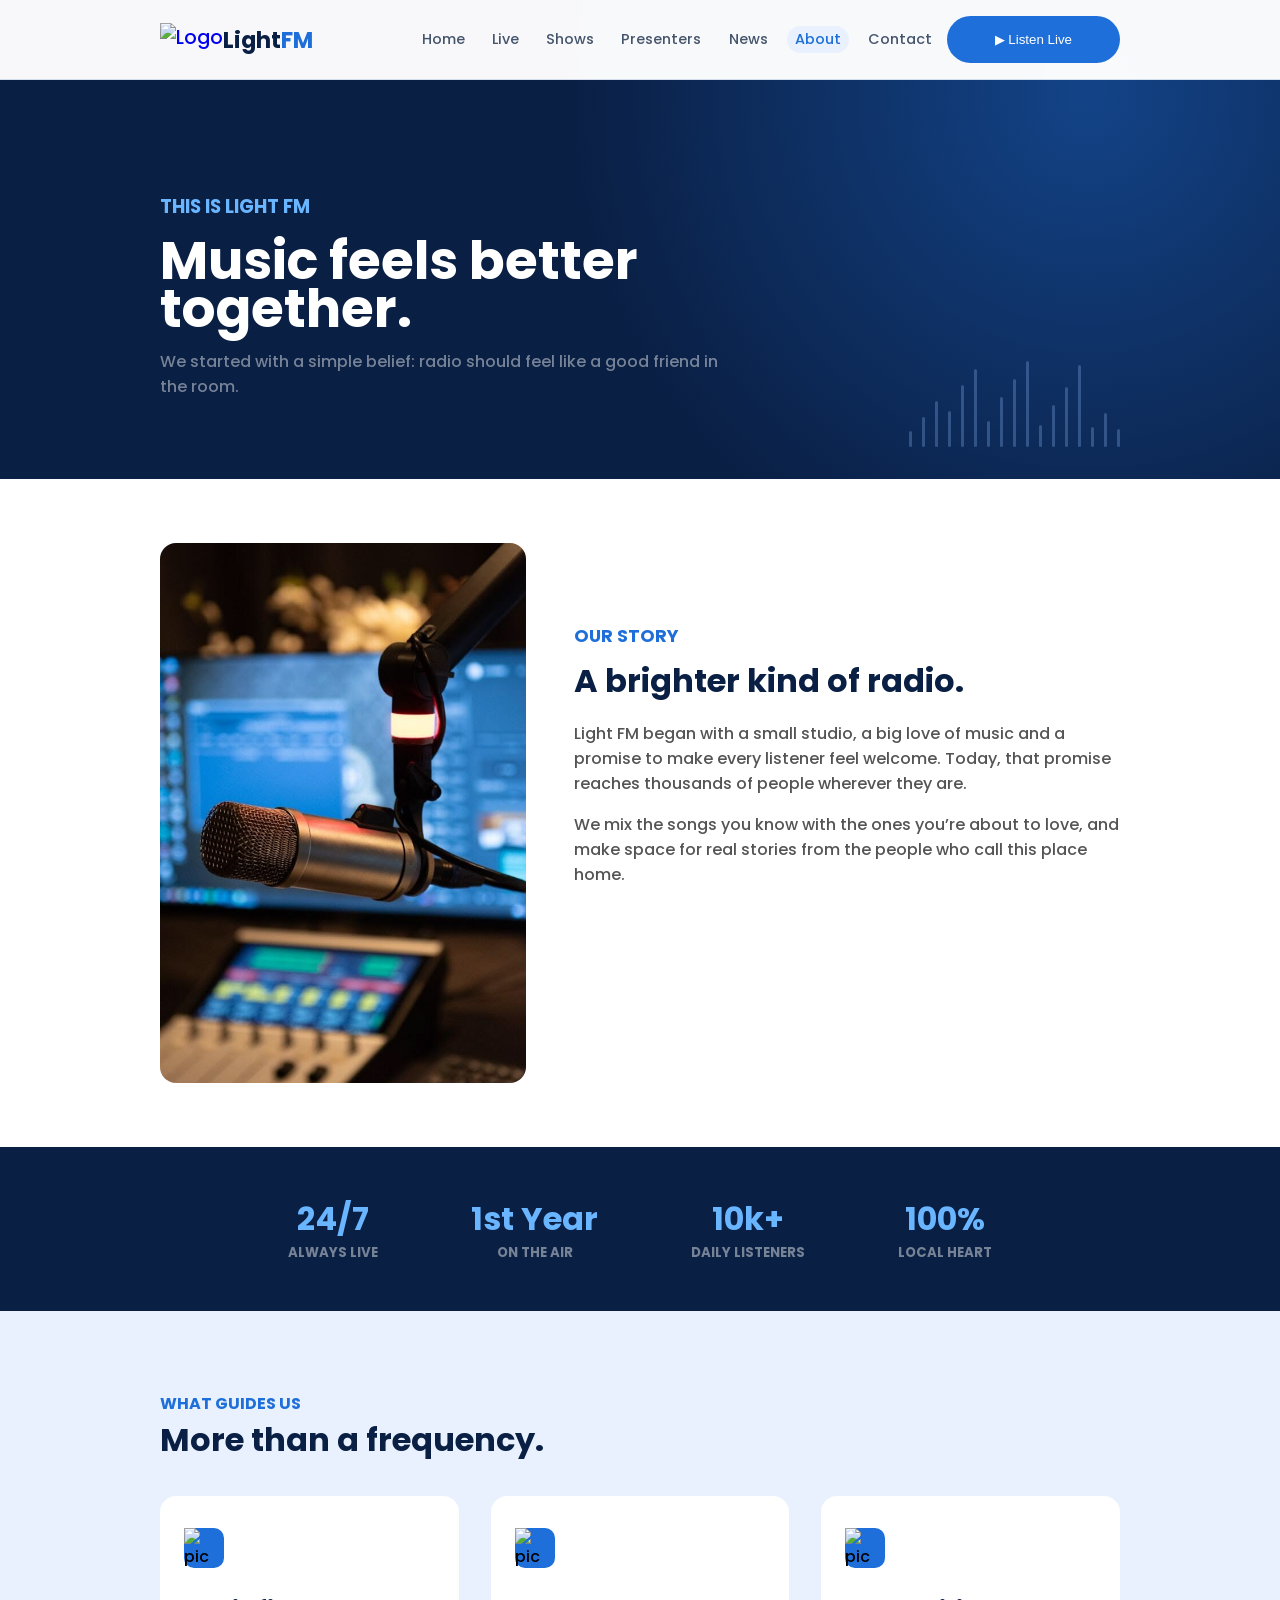
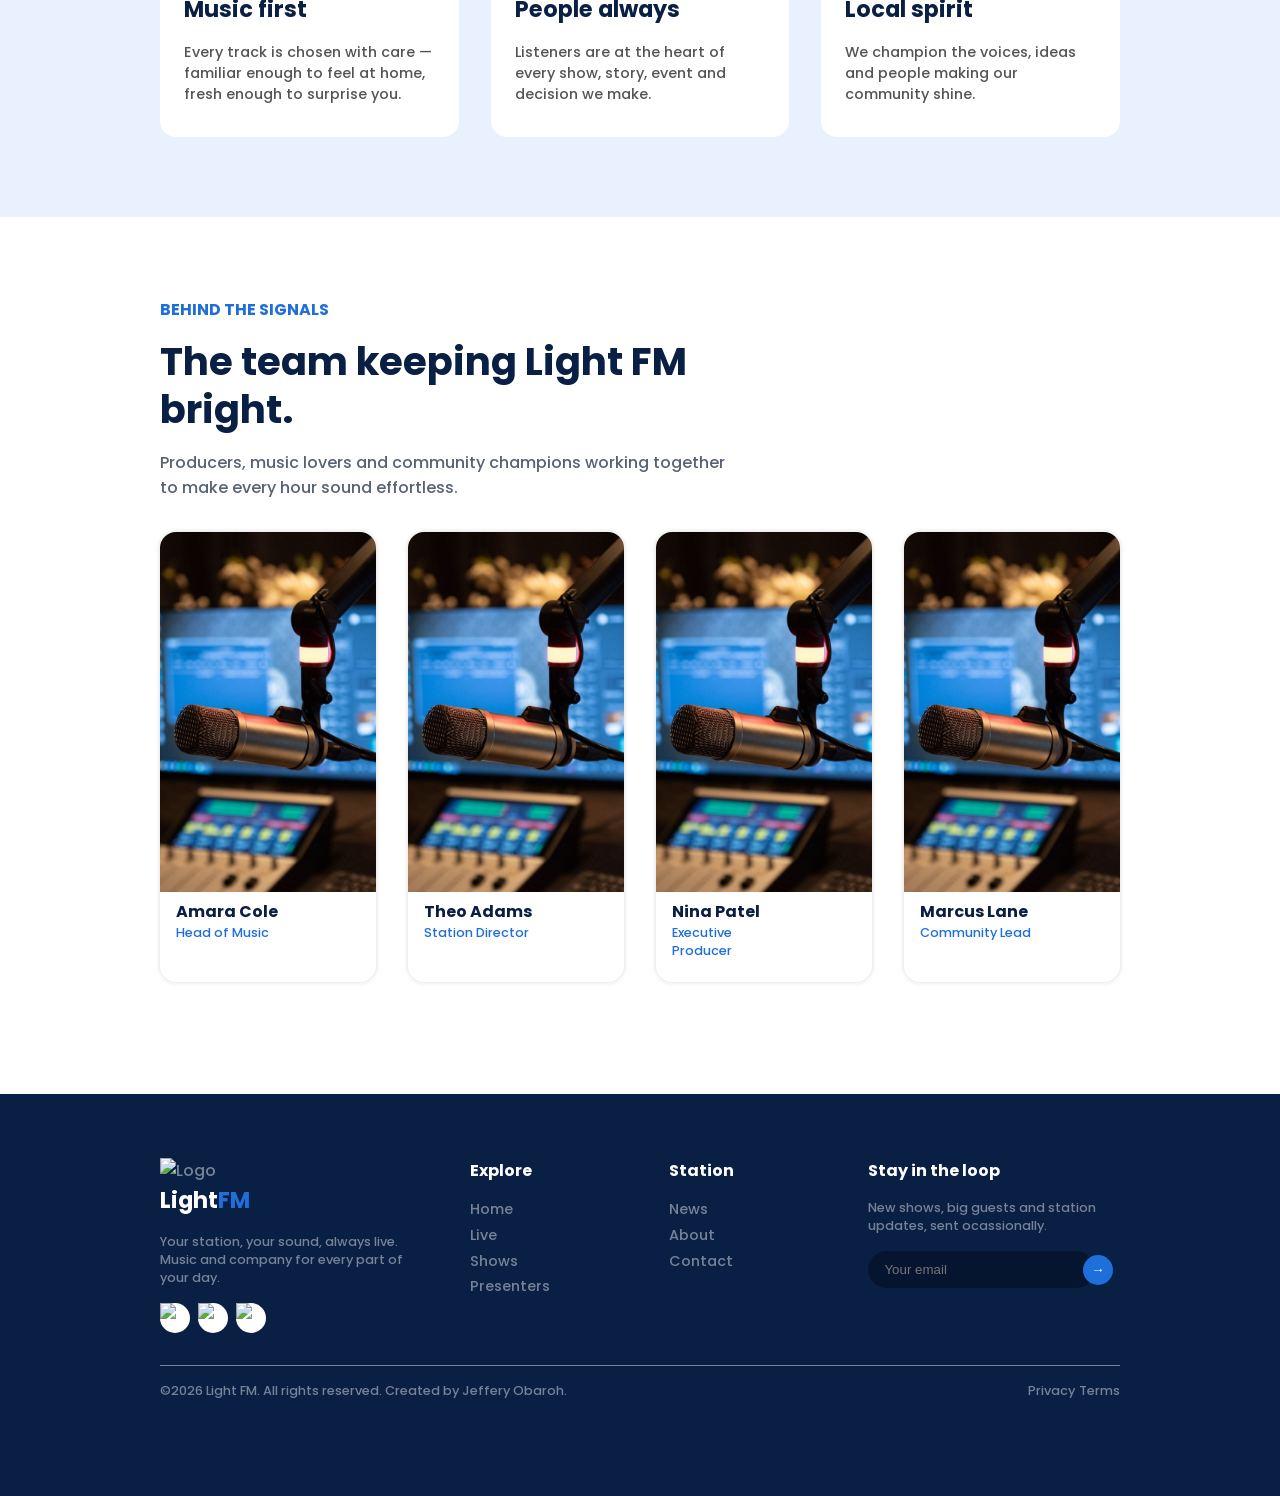
==== about.html @ 47401bc1 "3rd commit" ====
<!DOCTYPE html>
<html lang="en">
<head>
    <meta charset="UTF-8">
    <meta name="viewport" content="width=device-width, initial-scale=1.0">
    <title>Light FM | About</title>
    <link rel="stylesheet" href="./style.css">
    <link rel="stylesheet" href="./about.css">
</head>
<body>
    <header>
        <nav class="navBar genLayout">
            <div class="logo">
            <a href="index.html">
                <img src="" alt="Logo">

                <h3><span style="color: #0a1f44;">Light</span><span style="color: #1e6fd9;">FM</span></h3>
            </a>
        </div>

            <div class="innerNav">
                <a href="index.html">home</a>
                <a href="live.html">live</a>
                <a href="shows.html">shows</a>
                <a href="presenters.html">presenters</a>
                <a href="news.html">news</a>
                <a href="about.html">about</a>
                <a href="contact.html">contact</a>
            </div>

            <label for="toggle" class="hamburger">&#9776;</label>
                <input type="checkbox" id="toggle" />

            <button class="liveBtn">&#9654;  listen live</button>
        </nav> 
    </header>

    <main>
        <section class="aboutHeroSec genLayout">
            <div class="eqBars" aria-hidden="true">
                <span style="--h:16px"></span><span style="--h:30px"></span><span style="--h:46px"></span>
                <span style="--h:36px"></span><span style="--h:62px"></span><span style="--h:78px"></span>
                <span style="--h:26px"></span><span style="--h:50px"></span><span style="--h:68px"></span>
                <span style="--h:86px"></span><span style="--h:22px"></span><span style="--h:42px"></span>
                <span style="--h:60px"></span><span style="--h:82px"></span><span style="--h:20px"></span>
                <span style="--h:34px"></span><span style="--h:18px"></span>
            </div>

            <div class="aboutHero">
                <h3>THIS IS LIGHT FM</h3>
                <h1>Music feels better together.</h1>
                <p>We started with a simple belief: radio should feel like a good friend in the room.</p>
            </div>
         </section>

         <section class="ourStorySec genLayout">
            <div class="ourStory">
                <img src="./images/Media Internships in London _ The Intern Group.jpg" alt="pic">
                <div class="ourStoryWrapper">
                    <h5>OUR STORY</h5>
                    <h2>A brighter kind of radio.</h2>
                    <p>Light FM began with a small studio, a big love of music and a promise to make every listener feel welcome. Today, that promise reaches thousands of people wherever they are.</p>
                    <p>We mix the songs you know with the ones you’re about to love, and make space for real stories from the people who call this place home.</p>
                </div>
            </div>
         </section>

         <section class="statSec genLayout">
            <div class="lightStats">
                <h2>24/7</h2>
                <h5>ALWAYS LIVE</h5>
            </div>
            <div class="lightStats">
                <h2>1st Year</h2>
                <h5>ON THE AIR</h5>
            </div>
            <div class="lightStats">
                <h2>10k+</h2>
                <h5>DAILY LISTENERS</h5>
            </div>
            <div class="lightStats">
                <h2>100%</h2>
                <h5>LOCAL HEART</h5>
            </div>
         </section>

         <section class="valuesSec genLayout">
            <h4>WHAT GUIDES US</h4>
            <h2>More than a frequency.</h2>
            <div class="valuesWrapper">
                <div class="valuesCard">
                    <div class="iconCard">
                        <img src="" alt="pic">
                    </div>
                    <h3>Music first</h3>
                    <p>Every track is chosen with care — familiar enough to feel at home, fresh enough to surprise you.</p>
                </div>
                <div class="valuesCard">
                    <div class="iconCard">
                        <img src="" alt="pic">
                    </div>
                    <h3>People always</h3>
                    <p>Listeners are at the heart of every show, story, event and decision we make.</p>
                </div>
                <div class="valuesCard">
                    <div class="iconCard">
                        <img src="" alt="pic">
                    </div>
                    <h3>Local spirit</h3>
                    <p>We champion the voices, ideas and people making our community shine.</p>
                </div>
            </div>
         </section>

         <section class="backstageSec genLayout">
            <h4>BEHIND THE SIGNALS</h4>
            <h2>The team keeping Light FM bright.</h2>
            <p>Producers, music lovers and community champions working together to make every hour sound effortless.</p>

            <div class="teamWrapper">
                <div class="backTeam">
                    <img src="./images/Media Internships in London _ The Intern Group.jpg" alt="">
                    <h3>Amara Cole</h3>
                    <p>Head of Music</p>
                </div>
                <div class="backTeam">
                    <img src="./images/Media Internships in London _ The Intern Group.jpg" alt="">
                    <h3>Theo Adams</h3>
                    <p>Station Director</p>
                </div>
                <div class="backTeam">
                    <img src="./images/Media Internships in London _ The Intern Group.jpg" alt="">
                    <h3>Nina Patel</h3>
                    <p>Executive Producer</p>
                </div>
                <div class="backTeam">
                    <img src="./images/Media Internships in London _ The Intern Group.jpg" alt="">
                    <h3>Marcus Lane</h3>
                    <p>Community Lead</p>
                </div>
            </div>
         </section>
    </main>

    <footer class="footerSec genLayout">
            <div class="footerWrapper">
                <div class="logoSec">
                    <div class="logo">
                        <img src="" alt="Logo">
                        <h3 style="font-size: 1.4rem;"><span style="color: white;">Light</span><span style="color: #1e6fd9;">FM</span></h3>
                    </div>

                    <div class="logoText">
                        <p>Your station, your sound, always live. Music and company for every part of your day.</p>
                    </div>
                    <div class="socials">
                        <div class="mediaPlfm">
                            <img src="" alt="ic">
                        </div>
                        <div class="mediaPlfm">
                            <img src="" alt="ic">
                        </div>
                        <div class="mediaPlfm">
                            <img src="" alt="ic">
                        </div>
                    </div>
                </div>
                <div class="exploreSec">
                    <h3>Explore</h3>
                    <div class="anchorTags">
                        <a href="">home</a>
                        <a href="">live</a>
                        <a href="">shows</a>
                        <a href="">presenters</a>
                    </div>
                </div>
                <div class="exploreSec">
                    <h3>Station</h3>
                    <div class="anchorTags">
                        <a href="">news</a>
                        <a href="">about</a>
                        <a href="">contact</a>
                    </div>
                </div>
                <div class="loopSec">
                    <h3>Stay in the loop</h3>
                    <p>New shows, big guests and station updates, sent ocassionally.</p>
                    <div class="regSec">
                        <input type="email" placeholder="Your email">
                        <div class="regBtn">
                            <button>&rarr;</button>
                        </div>
                    </div>
                </div>
            </div>

            <div class="rightsSec">
                <p>&#169;2026 Light FM. All rights reserved. Created by Jeffery Obaroh.</p>
                <a href="">privacy</a>
                <a href="">terms</a>
            </div>
        </footer>

        <script src="app.js"></script>
</body>
</html>
---- style.css ----
@import url('https://fonts.googleapis.com/css2?family=Poppins:ital,wght@0,100;0,200;0,300;0,400;0,500;0,600;0,700;0,800;0,900;1,100;1,200;1,300;1,400;1,500;1,600;1,700;1,800;1,900&display=swap');

* {
    margin: 0;
    padding: 0;
    box-sizing: border-box;
}

.genLayout {
    padding: 0 10rem 0;
    font-family: "Poppins", sans-serif;
  font-weight: 500;
  font-style: normal;
}

.navBar {
    display: flex;
    flex-direction: row;
    justify-content: space-between;
    align-items: center;
    padding-block: 1rem;
    font-size: 1.2rem;
    position: fixed;
    background-color: rgba(255, 255, 255, 0.973);
    opacity: 2;
    width: 100%;
    z-index: 100;
    border-bottom: 1px solid #547fb83a;;
}

.hamburger, #toggle {
    display: none;
}

.logo a {
    display: flex;
    flex-direction: row;
    text-decoration: none;
}

.innerNav {
    display: inline-grid;
    grid-template-columns: repeat(7, 1fr);
    gap: .7rem;
    grid-row: auto;
    align-content: start;
    justify-items: start;
    width: 45%;
}

.innerNav > a {
    text-decoration: none;
    text-transform: capitalize;
    color: #45556c;
    font-size: .9rem;
    padding: .2rem .5rem;
}

.innerNav > a:hover {
    color: #1e6fd9;
    cursor: pointer;
    /* background-color: #e8f1fd;
    padding: 0.3rem .7rem;
    border-radius: 999px; */
}

.innerNav a.active {
    color: #1e6fd9;
    cursor: pointer;
    background-color: #e8f1fd;
    border-radius: 999px;
}

.liveBtn {
    background-color: #1e6fd9;
    color: white;
    border: none;
    padding: 1rem 3rem;
    border-radius: 999px;
    cursor: pointer;
    text-transform: capitalize;
}

.heroSection {
    padding-top: 12rem;
    padding-bottom: 10rem;
    position: relative;
    overflow: hidden;
    background-color: #0a1f44;
    background-image: radial-gradient(circle at 85% 20%, rgba(30, 111, 217, 0.45) 0%, rgba(10, 31, 68, 0) 45%);
}

.introSec {
    display: flex;
    flex-direction: row;
    align-items: center;
    gap: .7rem;
    background-color: #afb4bd1c;
    opacity: 9;
    width: 250px;
    border: .2px solid #e8f1fd34;
    height: 2.2rem;
    padding-left: 1.5rem;
    border-radius: 999px;
    color: #e8f1fd;
    position: relative;
    font-size: .8rem;
}

.introSec > first-child {
    position: absolute;
}

.heroText {
    margin-top: 2rem;
    text-transform: capitalize;
    color: white;
    font-size: 2.2rem;
    font-weight: 600;
    width: 100%;
    line-height: 1;
}

.liveText {
    color: #69b5ff;
}

.heroContent > p {
    color: #e8f1fd7c;
    margin-top: 2rem;
    width: 80%;
    line-height: 1.5;
    font-size: 1rem;
}

.heroSection {
    display: flex;
    flex-direction: row;
    justify-content: space-between;
}

.div1 {
    width: 350px;
    height: 350px;
    border: 1px solid #e8f1fd2c;
    border-radius: 100%;
    position: absolute;
    margin-left: -30rem;
    z-index: 1;
}
.div2 {
    width: 300px;
    height: 300px;
    border: 1px solid #e8f1fd2c;
    border-radius: 100%;
    position: absolute;
    margin-left: -28rem;
    margin-top: 2rem;
    z-index: 1;
}

.div3 {
    border: 8px solid #e8f1fd2c;
    width: 400px;
    height: 400px;
    border-radius: 100%;
    margin-left: -25rem;
    margin-top: 1rem;
    position: absolute;
    z-index: 10;
}

.div3 > img {
    width: 100%;
    height: 100%;
    border-radius: 100%;
    object-fit: cover;
}

.showSection {
    background-color: #f8fbff;
    padding-top: 3rem;
    padding-bottom: 6rem;
    color: black;
}

.onAirSec > h1 {
    font-size: 2.5rem;
    color: #0a1f44;
    font-weight: 700;
}

.onAirSec h4 {
    color: #1e6fd9;
}

.schedule {
    color: black;
    display: flex;
    flex-direction: row;
    justify-content: space-between;
}

.schedule p {
    color: rgba(0, 0, 0, 0.671);
    font-weight: 400;
    width: 60%;
}

.airText {
    color: rgba(0, 0, 0, 0.671);
    font-weight: 400;
    width: 60%;
}

.scheduleBtn button {
    background-color: transparent;
    color: #1e6fd9;
    border: 1px solid #1e6fd9;
    padding: 0.5rem 1rem;
    border-radius: 999px;
}

.showList {
    margin-top: 2rem;
    background-color: white;
    border-radius: 1rem;
    box-shadow: 0px 0px 6px 0px rgb(197, 194, 194);
}

.listCard {
    display: flex;
    flex-direction: row;
    justify-content: space-between;
    align-items: start;
    padding: 1rem 0;
    border-bottom: 1px solid #e8f1fd83;
}

.showInfo {
    width: 70%;
}

.showInfo p {
    color: rgba(0, 0, 0, 0.425);
    font-weight: 400;
}

.time {
    color: #1e6fd9;
    font-weight: 600;
    padding-left: 2rem;
}

.lineUp {
    color: rgba(0, 0, 0, 0.425);
    font-weight: 400;
    margin-top: 0.5rem;
    padding-right: 2rem;
}

.listCard1{
    background-color: #e8f1fd;
    display: flex;
    flex-direction: row;
    justify-content: space-between;
    padding-block: 1rem;
    padding-right: 2rem;
    border-left: 4px solid #1e6fd9;
    overflow: hidden;
    border-radius: 1rem 1rem 0 0;
}

.listCard1 > .showInfo {
    width: 73%;
}

.listCard1 > .lineUp {
    background-color: #fef2f2;
    border-radius: 999px;
    padding: 0.2rem 1rem;
    width: fit-content;
    height: 1.5rem;
    font-size: 0.8rem;
    color: #e7000b;
    font-weight: 600;
}

.voicesSec {
    background-color: white;
    padding-top: 3rem;
    padding-bottom: 6rem;
}

.presenterWrapper {
    display: flex;
    flex-direction: row;
    justify-content: space-between;
    gap: 1rem;
    margin-top: 2rem;
}

.presenterCard {
    width: 250px;
    height: 300px;
    border-radius: 1rem;
    box-shadow: 0px 0px 6px 0px rgb(197, 194, 194);
    overflow: hidden;
}

.presenterCard > img {
    width: 100%;
    height: 100%;
    object-fit: cover;
}

.presenterName {
    color: white;
    font-weight: 600;
    position: absolute;
    z-index: 10;
    margin-top: -4rem;
    padding-left: 1rem;
}

.showTitle{
    color: white;
    font-weight: 400;
    font-size: 0.8rem;
    position: absolute;
    z-index: 10;
    margin-top: -2.5rem;
    padding-left: 1rem;
}

.lightfmSec {
    background-color: #f8fbff;
    padding-top: 3rem;
    padding-bottom: 6rem;
}

.musicSec {
    display: flex;
    flex-direction: row;
    justify-content: space-between;
    align-items: center;
}

.musicSec h1 {
    font-size: 2.5rem;
    color: #0a1f44;
    font-weight: 700;
}

.onAirWrapper {
    display: flex;
    flex-direction: row;
    justify-content: space-between;
    gap: 1rem;
    margin-top: 2rem;
}

.onAirCard {
    height: 380px;
    border-radius: 1rem;
    background-color: white;
}

.onAirCard > img {
    width: 100%;
    height: 50%;
    object-fit: cover;
    border-radius: 1rem 1rem 0 0;
}

.onAirSec a {
    text-decoration: none;
    color: #1e6fd9;
    font-weight: 600;
    font-size: .8rem;
    padding-left: 1rem;
}

.onAirSec h5 {
    color: #1e6fd9;
    font-weight: 600;
    font-size: .8rem;
    padding-left: 1rem;
}

.onAirSec h3 {
    color: black;
    font-weight: 600;
    font-size: 1rem;
    padding-left: 1rem;
    padding-top: 0.5rem;
}

.onAirSec p {
    color: rgba(0, 0, 0, 0.425);
    font-weight: 400;
    font-size: .8rem;
    padding-left: 1rem;
    padding-top: 0.5rem;
    padding-bottom: 1rem;
}

.requestSec {
    background-color: #1e6fd9;
    color: white;
    padding-block: 2rem;
}

.requestWrapper {
    display: flex;
    flex-direction: row;
    justify-content: space-between;
    align-items: center;
    gap: 1rem;
}

.requestText {
    width: 80%;
}

.requestText h1 {
    font-size: 1.4rem;
}

.requestText p {
    font-size: .8rem;
}

.iconDiv {
    height: 7vh;
    width: 4.4%;
    border-radius: 10px;
    background-color: #3283ee;
    padding: .8rem;
}

.requestBtn button {
    background-color: white;
    color: #1e6fd9;
    border: none;
    border-radius: 999px;
    padding: .5rem 1rem;
    box-shadow: 0px 0px 6px 0px black;
    overflow: hidden;
}

.footerSec {
    background-color: #0a1f44;
    color: rgba(255, 255, 255, 0.445);
    padding-block: 4rem 6rem;
}

.footerWrapper {
    display: flex;
    flex-direction: row;
    justify-content: space-between;
    gap: 1rem;
    border-bottom: 1px solid;
    padding-bottom: 2rem;
}

.logoSec {
    width: 35%;
}
.logoText {
    padding-top: 1rem;
    font-size: .8rem;
    width: 90%;
}

.socials {
    display: flex;
    flex-direction: row;
    gap: .5rem;
    padding-top: 1rem;
}

.mediaPlfm {
    background-color: white;
    border-radius: 100%;
    width: 30px;
    height: 30px;
}

.exploreSec h3 {
    color: white;
    font-size: 1rem;
}

.exploreSec {
    width: 210px;
}

.anchorTags {
    display: flex;
    flex-direction: column;
    gap: .3rem;
    padding-top: 1rem;
}

.anchorTags a {
    text-decoration: none;
    text-transform: capitalize;
    color: rgba(255, 255, 255, 0.445);
    font-size: .9rem;
}

.exploreSec p {
    font-size: .8rem;
}

.loopSec h3 {
    color: white;
    font-size: 1rem;
    padding-bottom: 1rem;
}

.loopSec {
    width: 30%;
}

.loopSec p {
    font-size: .8rem;
    padding-bottom: 1rem;
}

.regSec input {
    padding: .7rem 1rem;
    border: none;
    border-radius: 999px;
    width: 90%;
    background-color: #04132cd0;
    outline: none;
    color: rgba(255, 255, 255, 0.445);
}

.regBtn button {
    background-color: #1e6fd9;
    color: white;
    border: none;
    width: 30px;
    height: 30px;
    border-radius: 100%;
    position: absolute;
    margin-top: -2.1rem;
    margin-left: 13.4rem;
}

.rightsSec {
    display: flex;
    flex-direction: row;
    justify-content: space-between;
    font-size: .8rem;
}

.rightsSec p {
    width: 90%;
    padding-top: 1rem;
}

.rightsSec a {
    color: rgba(255, 255, 255, 0.445);
    text-decoration: none;
    text-transform: capitalize;
    padding-top: 1rem;
}

/* ---------- TABLET: up to 1024px ---------- */
@media (max-width: 1024px) {
 
    .genLayout {
        padding-inline: 2rem;
    }
 
    /* NAV */
    .navBar {
        align-items: center;
        padding-block: 1rem;
    }
 
    .innerNav {
        gap: .6rem;
    }
 
    .innerNav > a {
        font-size: .9rem;
    }
 
    .liveBtn {
        padding: .5rem 1.8rem;
    }
 
    /* HERO */
    .heroSection {
        align-items: center;
        gap: 2rem;
        padding-top: 8rem;
        padding-bottom: 4rem;
        overflow: hidden;
    }
 
    .heroContent {
        flex: 1;
    }
 
    .heroText h1 {
        font-size: 3.2rem;
    }
 
    .heroContent > p {
        width: 100%;
        font-size: 1.1rem;
    }
 
    /* rings behind the hero image: rebuilt so they follow the image */
    .heroImg {
        position: relative;
        width: 280px;
        height: 280px;
        flex-shrink: 0;
    }
 
    .div1,
    .div2 {
        width: auto;
        height: auto;
        margin: 0;
    }
 
    .div1 { inset: -45px; }
    .div2 { inset: -22px; }
 
    .div3 {
        position: relative;
        width: 100%;
        height: 100%;
        margin: 0;
    }
 
    /* SECTIONS: tighter vertical spacing */
    .showSection,
    .voicesSec,
    .lightfmSec {
        padding-top: 3rem;
        padding-bottom: 4rem;
    }
 
    .onAirSec > h1,
    .musicSec h1 {
        font-size: 2rem;
    }
 
    .schedule p,
    .airText {
        width: 65%;
    }
 
    /* PRESENTERS: 4 across */
    .presenterWrapper {
        display: grid;
        grid-template-columns: repeat(4, 1fr);
        gap: 1rem;
    }
 
    .presenterCard {
        width: 100%;
        height: 260px;
    }
 
    /* ARTICLES: 2 across */
    .onAirWrapper {
        display: grid;
        grid-template-columns: repeat(3, 1fr);
        gap: 1rem;
    }
 
    .onAirCard {
        height: auto;
        box-shadow: 0px 0px 6px 0px rgb(197, 194, 194);
    }
 
    .onAirCard > img {
        height: 190px;
    }
 
    /* REQUEST BANNER */
    .iconDiv {
        width: 3rem;
        height: 3rem;
        flex-shrink: 0;
    }
 
    .requestText {
        width: auto;
        flex: 1;
    }
 
    /* FOOTER */
    .footerSec {
        padding-block: 3rem 3rem;
    }
 
    .footerWrapper {
        display: grid;
        grid-template-columns: 1fr 1fr;
        gap: 2rem;
    }
 
    .logoSec,
    .loopSec {
        width: 100%;
        grid-column: 1 / -1;
    }
 
    .exploreSec {
        width: 100%;
    }
 
    .regSec {
        position: relative;
        max-width: 420px;
    }
 
    .regSec input {
        width: 100%;
    }
 
    .regBtn button {
        top: 50%;
        right: .5rem;
        margin: 0;
        transform: translateY(-50%);
    }
}
 
 
/* ---------- HAMBURGER MENU: up to 900px ---------- */
@media (max-width: 900px) {
 
    .hamburger {
        display: block;
        order: 3;
        font-size: 1.8rem;
        line-height: 1;
        color: #0a1f44;
        cursor: pointer;
        user-select: none;
    }
 
    .logo {
        order: 1;
        align-items: center;
    }
 
    .liveBtn {
        order: 2;
        margin-left: auto;
        margin-right: 1rem;
    }
 
    /* dropdown panel */
    .innerNav {
        display: none;
        position: absolute;
        top: 100%;
        left: 0;
        width: 100%;
        flex-direction: column;
        gap: .4rem;
        padding: 1rem 2rem 1.5rem;
        background-color: white;
        box-shadow: 0 8px 12px -6px rgba(10, 31, 68, 0.2);
    }
 
    .innerNav > a {
        font-size: 1rem;
        padding: .6rem .4rem;
    }
 
    .innerNav > a:hover {
        padding: .6rem .4rem;
    }
 
    /* open when the checkbox is ticked */
    .navBar:has(#toggle:checked) .innerNav {
        display: flex;
    }
}
 
 
/* ---------- MOBILE: up to 600px ---------- */
@media (max-width: 600px) {
 
    .genLayout {
        padding-inline: 1.25rem;
    }
 
    /* NAV */
    .innerNav {
        padding-inline: 1.25rem;
    }
 
    .liveBtn {
        padding: .45rem 1.1rem;
        font-size: .8rem;
    }
 
    /* HERO: stacked, image below text */
    .heroSection {
        flex-direction: column;
        align-items: flex-start;
        gap: 3.5rem;
        padding-top: 7rem;
        padding-bottom: 4rem;
    }
 
    .heroContent {
        width: 100%;
    }
 
    .heroText {
        margin-top: 1.5rem;
    }
 
    .heroText h1 {
        font-size: 2.6rem;
    }
 
    .heroContent > p {
        margin-top: 1.25rem;
        font-size: 1rem;
    }
 
    .heroImg {
        width: 230px;
        height: 230px;
        align-self: center;
    }
 
    .div1 { inset: -34px; }
    .div2 { inset: -16px; }
 
    /* SECTIONS */
    .showSection,
    .voicesSec,
    .lightfmSec {
        padding-top: 2.5rem;
        padding-bottom: 3rem;
    }
 
    .onAirSec > h1,
    .musicSec h1 {
        font-size: 1.6rem;
    }
 
    /* header rows: text then button underneath */
    .schedule {
        flex-direction: column;
        gap: 1rem;
        margin-top: .5rem;
    }
 
    .schedule p,
    .airText {
        width: 100%;
    }
 
    .musicSec {
        flex-direction: column;
        align-items: flex-start;
        gap: 1rem;
        margin-top: .5rem;
    }
 
    /* SCHEDULE LIST */
    .showList {
        margin-top: 1.5rem;
    }
 
    .time {
        padding-left: 1rem;
        min-width: 4.5rem;
    }
 
    .showInfo,
    .listCard1 > .showInfo {
        width: auto;
        flex: 1;
        padding-inline: .5rem;
    }
 
    .lineUp {
        padding-right: 1rem;
        font-size: .8rem;
        white-space: nowrap;
    }
 
    .listCard1 {
        padding-right: 1rem;
    }
 
    .listCard1 > .lineUp {
        padding: .2rem .8rem;
    }
 
    .showInfo h3 {
        font-size: .95rem;
    }
 
    /* PRESENTERS: 2 across */
    .presenterWrapper {
        grid-template-columns: repeat(2, 1fr);
        gap: .75rem;
    }
 
    .presenterCard {
        height: 230px;
    }
 
    /* ARTICLES: 1 across */
    .onAirWrapper {
        grid-template-columns: 1fr;
    }
 
    .onAirCard > img {
        height: 200px;
    }
 
    /* REQUEST BANNER: stacked and centred */
    .requestWrapper {
        flex-direction: column;
        text-align: center;
        gap: 1rem;
    }
 
    .requestText {
        width: 100%;
        flex: none;
    }
 
    .requestBtn button {
        padding: .6rem 1.5rem;
    }
 
    /* FOOTER */
    .footerSec {
        padding-block: 2.5rem 2rem;
    }
 
    .footerWrapper {
        gap: 1.75rem 1rem;
    }
 
    .logoText {
        width: 100%;
    }
 
    .regSec {
        max-width: none;
    }
 
    .rightsSec {
        flex-wrap: wrap;
        gap: 0 1.25rem;
    }
 
    .rightsSec p {
        width: 100%;
    }
}
---- about.css ----
@import url('https://fonts.googleapis.com/css2?family=Poppins:ital,wght@0,100;0,200;0,300;0,400;0,500;0,600;0,700;0,800;0,900;1,100;1,200;1,300;1,400;1,500;1,600;1,700;1,800;1,900&display=swap');

* {
    margin: 0;
    padding: 0;
    box-sizing: border-box;
}

.aboutHeroSec {
    padding-top: 12rem;
    padding-bottom: 5rem;
    position: relative;
    overflow: hidden;
    background-color: #0a1f44;
    background-image: radial-gradient(circle at 85% 20%, rgba(30, 111, 217, 0.45) 0%, rgba(10, 31, 68, 0) 45%);
}

.eqBars {
    position: absolute;
    right: 10rem;
    bottom: 2rem;
    display: flex;
    align-items: flex-end;
    gap: 10px;
    pointer-events: none;
}

.eqBars span {
    width: 3px;
    height: var(--h);
    border-radius: 3px;
    background-color: rgba(120, 160, 220, 0.35);
}

.aboutHero h3 {
    color: #69b5ff;
    padding-bottom: 1rem;
}

.aboutHero h1 {
    color: white;
    font-size: 3.3rem;
    padding-bottom: 1rem;
    width: 75%;
    line-height: 3rem;
}

.aboutHero p {
    color: rgba(255, 255, 255, 0.445);
    font-size: 1rem;
    width: 60%;
}

.ourStorySec {
    padding-bottom: 4rem;
}

.ourStory {
    display: flex;
    flex-direction: row;
    gap: 3rem;
    height: 60vh;
    margin-top: 4rem;
}

.ourStory img {
    width: 100%;
    height: 100%;
    object-fit: cover;
    border-radius: 1rem;
}

.ourStoryWrapper {
    padding-top: 5rem;
}

.ourStoryWrapper h5 {
    color: #1e6fd9;
    padding-bottom: .5rem;
    font-size: 1.1rem;
}

.ourStoryWrapper h2 {
    color: #0a1f44;
    font-size: 2rem;
    padding-bottom: 1rem;
}

.ourStoryWrapper p {
    color: rgba(0, 0, 0, 0.671);
    padding-bottom: 1rem;
}

.statSec {
    background-color: #0a1f44;
    display: flex;
    flex-direction: row;
    justify-content: space-between;
    padding: 3rem 18rem;
}

.lightStats {
    display: flex;
    flex-direction: column;
    align-items: center;
}

.lightStats h2 {
    color: #69b5ff;
    font-size: 2rem;
}

.lightStats h5 {
    color: rgba(255, 255, 255, 0.445);
}

.valuesSec {
    background-color: #e8f1fd;
    padding-block: 5rem;
}

.valuesSec h4 {
    color: #1e6fd9;
}

.valuesSec h2 {
    color: #0a1f44;
    font-size: 2rem;
    padding-bottom: 2rem;
}

.valuesWrapper {
    display: grid;
    grid-template-columns: repeat(3, 1fr);
    gap: 2rem;
}

.valuesCard {
    background-color: white;
    border-radius: 1rem;
    padding: 2rem 1.5rem;
}

.iconCard {
    background-color: #1e6fd9;
    width: 40px;
    height: 40px;
    border-radius: 10px;
}

.valuesCard h3 {
    padding-top: 1.5rem;
    color: #0a1f44;
    font-size: 1.4rem;
    padding-bottom: 1rem;
}

.valuesCard p {
    color: rgba(0, 0, 0, 0.671);
    font-size: .9rem;
}

.backstageSec {
    padding-block: 5rem;
}

.backstageSec h4 {
    color: #1e6fd9;
}

.backstageSec h2 {
    color: #0a1f44;
    font-size: 2.4rem;
    width: 60%;
    line-height: 3rem;
    padding-block: 1rem;
}

.backstageSec p {
    width: 60%;
    color: rgba(4, 23, 49, 0.671);
}

.teamWrapper {
    display: grid;
    grid-template-columns: repeat(4, 1fr);
    gap: 2rem;
    padding-block: 2rem;
}

.backTeam {
    height: 50vh;
    box-shadow: 0 0 5px 0 rgb(221, 213, 213);
    overflow: hidden;
    border-radius: 1rem;
}

.backTeam img {
    width: 100%;
    height: 80%;
    object-fit: cover;
}

.backTeam h3 {
    padding-left: 1rem;
    color: #0a1f44;
    font-size: 1rem;
}

.backTeam p {
    color: #1e6fd9;
    font-size: .8rem;
    padding-left: 1rem;
}

/* =====================================================
   LIGHT FM - ABOUT PAGE RESPONSIVE
   Paste at the very END of about.css (after all desktop rules).
   Nav and footer are already handled by the responsive rules in style.css.
   ===================================================== */


/* ---------- TABLET: up to 1024px ---------- */
@media (max-width: 1024px) {

    /* HERO */
    .aboutHeroSec {
        padding-top: 8rem;
        padding-bottom: 4rem;
    }

    .eqBars {
        right: 2rem;
        bottom: 1.5rem;
    }

    .aboutHero {
        position: relative;
        z-index: 1;
    }

    .aboutHero h1 {
        width: 100%;
        font-size: 2.6rem;
        line-height: 1.15;
    }

    .aboutHero p {
        width: 70%;
    }

    /* OUR STORY: image left, text right */
    .ourStorySec {
        padding-bottom: 3rem;
    }

    .ourStory {
        display: grid;
        grid-template-columns: 1fr 1fr;
        grid-template-rows: minmax(340px, auto);
        gap: 2rem;
        height: auto;
        margin-top: 3rem;
    }

    .ourStory img {
        height: 0;
        min-height: 100%;
    }

    .ourStoryWrapper {
        padding-top: 0;
        display: flex;
        flex-direction: column;
        justify-content: center;
    }

    /* STATS: the 18rem side padding replaced, 4 across */
    .statSec {
        display: grid;
        grid-template-columns: repeat(4, 1fr);
        gap: 1.5rem;
        padding: 2.5rem 2rem;
        text-align: center;
    }

    /* VALUES */
    .valuesSec {
        padding-block: 3rem;
    }

    .valuesWrapper {
        gap: 1.5rem;
    }

    /* TEAM */
    .backstageSec {
        padding-block: 3rem;
    }

    .backstageSec h2 {
        width: 100%;
        font-size: 2rem;
        line-height: 1.2;
    }

    .backstageSec p {
        width: 80%;
    }

    .teamWrapper {
        gap: 1rem;
    }

    .backTeam {
        height: auto;
        padding-bottom: 1rem;
    }

    .backTeam img {
        height: auto;
        aspect-ratio: 1 / 1.1;
    }

    .backTeam h3 {
        padding-top: .75rem;
    }
}


/* ---------- SMALL TABLET: up to 768px ---------- */
@media (max-width: 768px) {

    /* our story stacks: image on top */
    .ourStory {
        grid-template-columns: 1fr;
        grid-template-rows: auto;
        gap: 1.5rem;
    }

    .ourStory img {
        height: 280px;
        min-height: 0;
    }

    /* stats: 2 x 2 */
    .statSec {
        grid-template-columns: repeat(2, 1fr);
        gap: 2rem 1rem;
    }

    /* values: 1 across */
    .valuesWrapper {
        grid-template-columns: 1fr;
    }

    /* team: 2 across, square photos */
    .teamWrapper {
        grid-template-columns: repeat(2, 1fr);
    }

    .backTeam img {
        aspect-ratio: 1 / 1;
    }
}


/* ---------- MOBILE: up to 600px ---------- */
@media (max-width: 600px) {

    /* HERO */
    .aboutHeroSec {
        padding-top: 7rem;
        padding-bottom: 5.5rem;
    }

    .eqBars {
        right: 1rem;
        bottom: 1rem;
        opacity: .7;
        transform: scale(.6);
        transform-origin: bottom right;
    }

    .aboutHero h3 {
        font-size: .85rem;
    }

    .aboutHero h1 {
        font-size: 2rem;
    }

    .aboutHero p {
        width: 100%;
    }

    /* OUR STORY */
    .ourStory {
        margin-top: 2.5rem;
    }

    .ourStory img {
        height: 220px;
    }

    .ourStoryWrapper h2 {
        font-size: 1.6rem;
    }

    /* STATS */
    .statSec {
        padding: 2rem 1.25rem;
    }

    .lightStats h2 {
        font-size: 1.6rem;
    }

    .lightStats h5 {
        font-size: .7rem;
    }

    /* VALUES */
    .valuesSec {
        padding-block: 2.5rem;
    }

    .valuesSec h2 {
        font-size: 1.6rem;
        padding-bottom: 1.5rem;
    }

    /* TEAM */
    .backstageSec {
        padding-block: 2.5rem;
    }

    .backstageSec h2 {
        font-size: 1.6rem;
    }

    .backstageSec p {
        width: 100%;
    }

    .teamWrapper {
        gap: .75rem;
    }
}
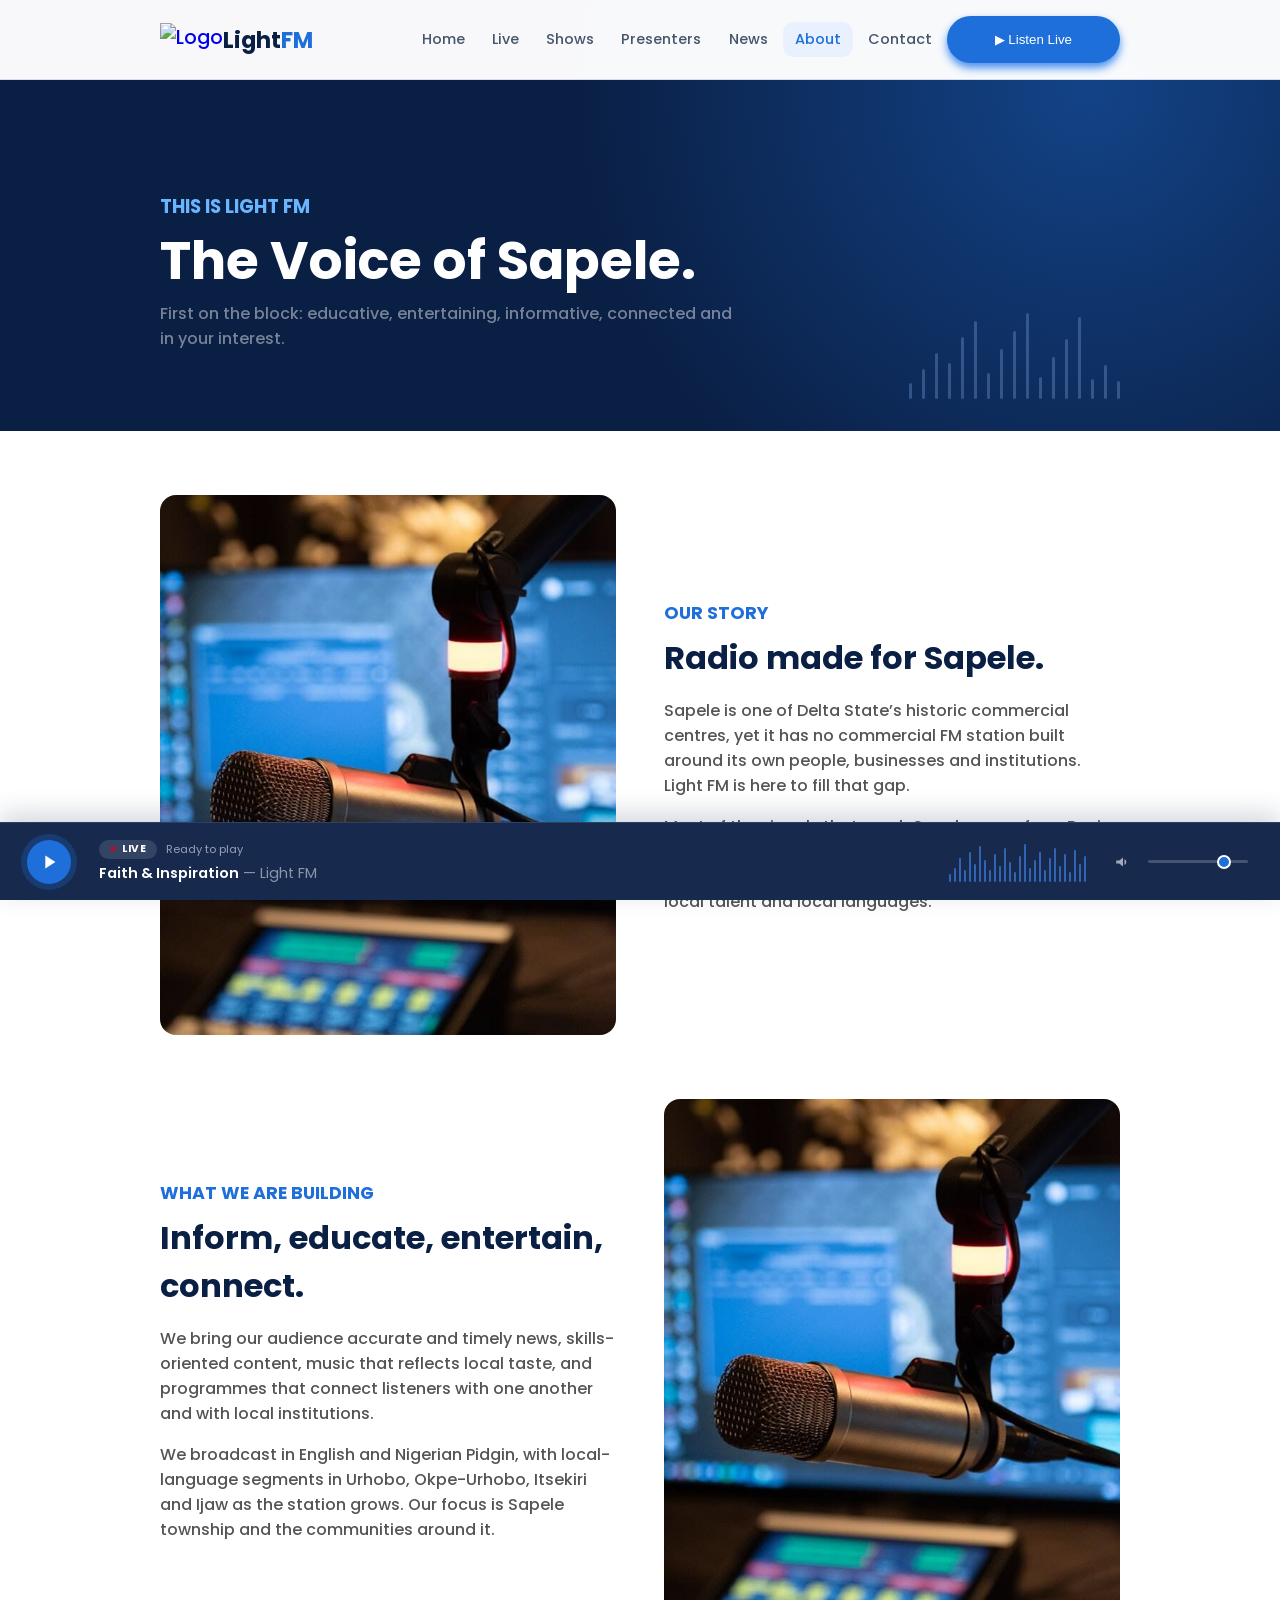
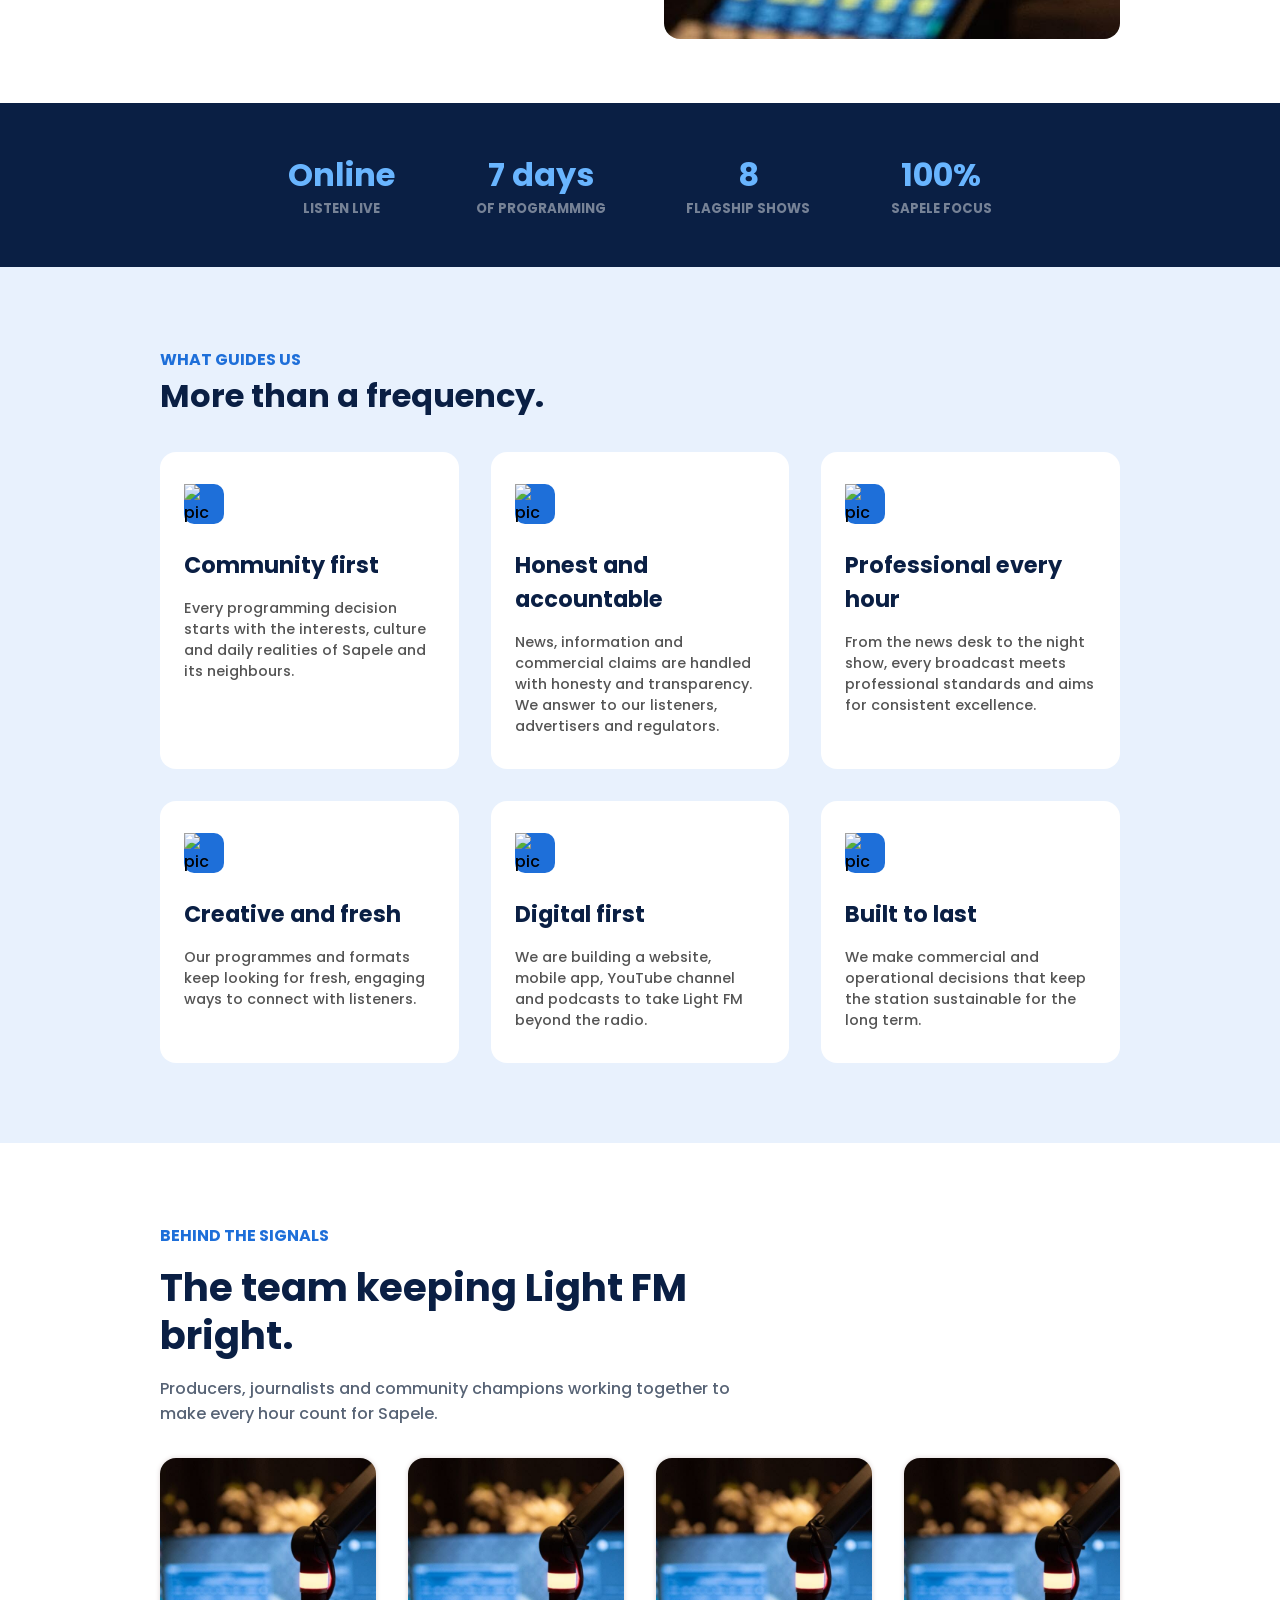
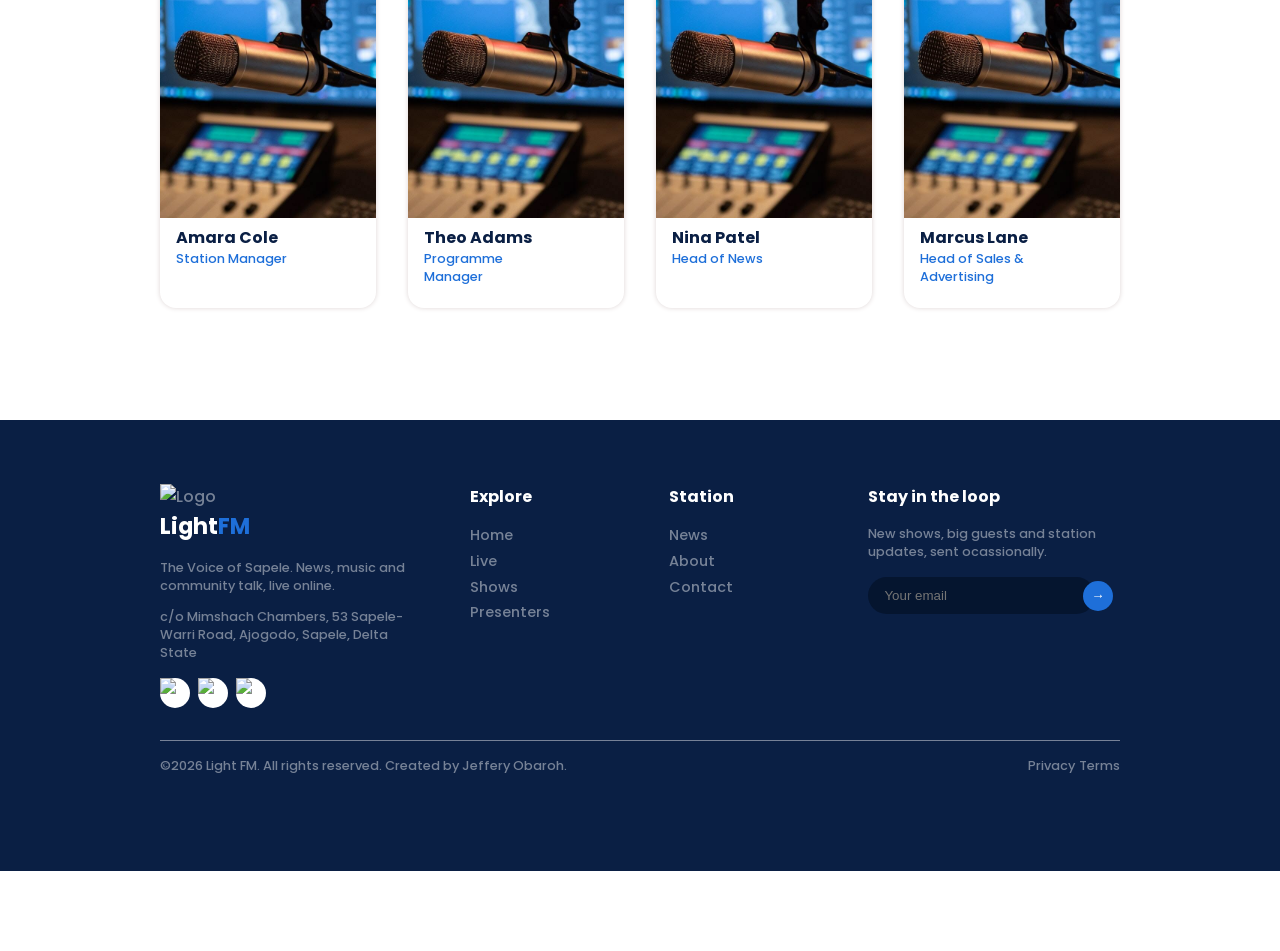
==== commit f1d7b41f: "5th commit" ====
--- a/about.html
+++ b/about.html
@@ -48,8 +48,8 @@
 
             <div class="aboutHero">
                 <h3>THIS IS LIGHT FM</h3>
-                <h1>Music feels better together.</h1>
-                <p>We started with a simple belief: radio should feel like a good friend in the room.</p>
+                <h1>The Voice of Sapele.</h1>
+                <p>First on the block: educative, entertaining, informative, connected and in your interest.</p>
             </div>
          </section>
 
@@ -58,29 +58,39 @@
                 <img src="./images/Media Internships in London _ The Intern Group.jpg" alt="pic">
                 <div class="ourStoryWrapper">
                     <h5>OUR STORY</h5>
-                    <h2>A brighter kind of radio.</h2>
-                    <p>Light FM began with a small studio, a big love of music and a promise to make every listener feel welcome. Today, that promise reaches thousands of people wherever they are.</p>
-                    <p>We mix the songs you know with the ones you’re about to love, and make space for real stories from the people who call this place home.</p>
+                    <h2>Radio made for Sapele.</h2>
+                    <p>Sapele is one of Delta State’s historic commercial centres, yet it has no commercial FM station built around its own people, businesses and institutions. Light FM is here to fill that gap.</p>
+                    <p>Most of the signals that reach Sapele come from Benin City, Asaba, Warri and Ughelli. We are deliberately Sapele-first: local news, local business, local events, local talent and local languages.</p>
+                </div>
+            </div>
+
+            <div class="ourStory ourStoryAlt">
+                <img src="./images/Media Internships in London _ The Intern Group.jpg" alt="pic">
+                <div class="ourStoryWrapper">
+                    <h5>WHAT WE ARE BUILDING</h5>
+                    <h2>Inform, educate, entertain, connect.</h2>
+                    <p>We bring our audience accurate and timely news, skills-oriented content, music that reflects local taste, and programmes that connect listeners with one another and with local institutions.</p>
+                    <p>We broadcast in English and Nigerian Pidgin, with local-language segments in Urhobo, Okpe-Urhobo, Itsekiri and Ijaw as the station grows. Our focus is Sapele township and the communities around it.</p>
                 </div>
             </div>
          </section>
 
          <section class="statSec genLayout">
             <div class="lightStats">
-                <h2>24/7</h2>
-                <h5>ALWAYS LIVE</h5>
-            </div>
-            <div class="lightStats">
-                <h2>1st Year</h2>
-                <h5>ON THE AIR</h5>
-            </div>
-            <div class="lightStats">
-                <h2>10k+</h2>
-                <h5>DAILY LISTENERS</h5>
+                <h2>Online</h2>
+                <h5>LISTEN LIVE</h5>
+            </div>
+            <div class="lightStats">
+                <h2>7 days</h2>
+                <h5>OF PROGRAMMING</h5>
+            </div>
+            <div class="lightStats">
+                <h2>8</h2>
+                <h5>FLAGSHIP SHOWS</h5>
             </div>
             <div class="lightStats">
                 <h2>100%</h2>
-                <h5>LOCAL HEART</h5>
+                <h5>SAPELE FOCUS</h5>
             </div>
          </section>
 
@@ -92,22 +102,43 @@
                     <div class="iconCard">
                         <img src="" alt="pic">
                     </div>
-                    <h3>Music first</h3>
-                    <p>Every track is chosen with care — familiar enough to feel at home, fresh enough to surprise you.</p>
-                </div>
-                <div class="valuesCard">
-                    <div class="iconCard">
-                        <img src="" alt="pic">
-                    </div>
-                    <h3>People always</h3>
-                    <p>Listeners are at the heart of every show, story, event and decision we make.</p>
-                </div>
-                <div class="valuesCard">
-                    <div class="iconCard">
-                        <img src="" alt="pic">
-                    </div>
-                    <h3>Local spirit</h3>
-                    <p>We champion the voices, ideas and people making our community shine.</p>
+                    <h3>Community first</h3>
+                    <p>Every programming decision starts with the interests, culture and daily realities of Sapele and its neighbours.</p>
+                </div>
+                <div class="valuesCard">
+                    <div class="iconCard">
+                        <img src="" alt="pic">
+                    </div>
+                    <h3>Honest and accountable</h3>
+                    <p>News, information and commercial claims are handled with honesty and transparency. We answer to our listeners, advertisers and regulators.</p>
+                </div>
+                <div class="valuesCard">
+                    <div class="iconCard">
+                        <img src="" alt="pic">
+                    </div>
+                    <h3>Professional every hour</h3>
+                    <p>From the news desk to the night show, every broadcast meets professional standards and aims for consistent excellence.</p>
+                </div>
+                <div class="valuesCard">
+                    <div class="iconCard">
+                        <img src="" alt="pic">
+                    </div>
+                    <h3>Creative and fresh</h3>
+                    <p>Our programmes and formats keep looking for fresh, engaging ways to connect with listeners.</p>
+                </div>
+                <div class="valuesCard">
+                    <div class="iconCard">
+                        <img src="" alt="pic">
+                    </div>
+                    <h3>Digital first</h3>
+                    <p>We are building a website, mobile app, YouTube channel and podcasts to take Light FM beyond the radio.</p>
+                </div>
+                <div class="valuesCard">
+                    <div class="iconCard">
+                        <img src="" alt="pic">
+                    </div>
+                    <h3>Built to last</h3>
+                    <p>We make commercial and operational decisions that keep the station sustainable for the long term.</p>
                 </div>
             </div>
          </section>
@@ -115,28 +146,28 @@
          <section class="backstageSec genLayout">
             <h4>BEHIND THE SIGNALS</h4>
             <h2>The team keeping Light FM bright.</h2>
-            <p>Producers, music lovers and community champions working together to make every hour sound effortless.</p>
+            <p>Producers, journalists and community champions working together to make every hour count for Sapele.</p>
 
             <div class="teamWrapper">
                 <div class="backTeam">
                     <img src="./images/Media Internships in London _ The Intern Group.jpg" alt="">
                     <h3>Amara Cole</h3>
-                    <p>Head of Music</p>
+                    <p>Station Manager</p>
                 </div>
                 <div class="backTeam">
                     <img src="./images/Media Internships in London _ The Intern Group.jpg" alt="">
                     <h3>Theo Adams</h3>
-                    <p>Station Director</p>
+                    <p>Programme Manager</p>
                 </div>
                 <div class="backTeam">
                     <img src="./images/Media Internships in London _ The Intern Group.jpg" alt="">
                     <h3>Nina Patel</h3>
-                    <p>Executive Producer</p>
+                    <p>Head of News</p>
                 </div>
                 <div class="backTeam">
                     <img src="./images/Media Internships in London _ The Intern Group.jpg" alt="">
                     <h3>Marcus Lane</h3>
-                    <p>Community Lead</p>
+                    <p>Head of Sales &amp; Advertising</p>
                 </div>
             </div>
          </section>
@@ -168,18 +199,18 @@
                 <div class="exploreSec">
                     <h3>Explore</h3>
                     <div class="anchorTags">
-                        <a href="">home</a>
-                        <a href="">live</a>
-                        <a href="">shows</a>
-                        <a href="">presenters</a>
+                        <a href="index.html">home</a>
+                        <a href="live.html">live</a>
+                        <a href="shows.html">shows</a>
+                        <a href="presenters.html">presenters</a>
                     </div>
                 </div>
                 <div class="exploreSec">
                     <h3>Station</h3>
                     <div class="anchorTags">
-                        <a href="">news</a>
-                        <a href="">about</a>
-                        <a href="">contact</a>
+                        <a href="news.html">news</a>
+                        <a href="about.html">about</a>
+                        <a href="contact.html">contact</a>
                     </div>
                 </div>
                 <div class="loopSec">
--- a/style.css
+++ b/style.css
@@ -79,6 +79,7 @@
     border-radius: 999px;
     cursor: pointer;
     text-transform: capitalize;
+    box-shadow: 0 5px 8px 0 #3283eee5;
 }
 
 .heroSection {
@@ -97,7 +98,7 @@
     gap: .7rem;
     background-color: #afb4bd1c;
     opacity: 9;
-    width: 250px;
+    width: 210px;
     border: .2px solid #e8f1fd34;
     height: 2.2rem;
     padding-left: 1.5rem;
@@ -972,5 +973,569 @@
     .rightsSec p {
         width: 100%;
     }
+
+    .regBtn {
+        padding-top: -1rem;
+    }
+}
+
+.innerNav > a[aria-current="page"] {
+    color: #1e6fd9;
+    background-color: #e8f1fd;
+    border-radius: .4rem;
+    box-shadow: 0 0 0 .25rem #e8f1fd;
+    align-self: flex-start;
+}
+
+/* =====================================================
+   LIGHT FM - PLAYER STYLES (floating bar + hero "Listen live" button)
+   Paste at the END of style.css.
+   If you pasted the earlier player.css into live.css, delete it from there.
+   ===================================================== */
+
+body.hasLfmPlayer {
+    padding-bottom: 80px;       /* keeps the footer clear of the bar */
+}
+
+main:focus {
+    outline: none;
+}
+
+/* ---------- the floating bar ---------- */
+
+.lfmPlayer {
+    position: fixed;
+    left: 0;
+    right: 0;
+    bottom: 0;
+    z-index: 150;
+    display: flex;
+    align-items: center;
+    gap: 1.4rem;
+    min-height: 78px;
+    padding: .75rem 2rem .75rem 1.5rem;
+    background-color: #172a4e;
+    border-top: 1px solid #2f4060;
+    box-shadow: 0 -8px 24px rgba(10, 31, 68, 0.18);
+    color: white;
+    font-family: "Poppins", sans-serif;
+}
+
+.lfmPlay {
+    position: relative;
+    display: inline-flex;
+    align-items: center;
+    justify-content: center;
+    flex-shrink: 0;
+    width: 44px;
+    height: 44px;
+    margin: 0 .35rem 0 .2rem;
+    border: none;
+    border-radius: 50%;
+    background-color: #1e6fd9;
+    color: white;
+    cursor: pointer;
+    box-shadow: 0 0 0 6px rgba(30, 111, 217, 0.25);
+}
+
+.lfmPlay:hover {
+    background-color: #3283ee;
+}
+
+.lfmMeta {
+    display: flex;
+    flex-direction: column;
+    flex: 1;
+    gap: .2rem;
+    min-width: 0;
+}
+
+.lfmTop {
+    display: flex;
+    align-items: center;
+    gap: .6rem;
+}
+
+.lfmLive {
+    display: inline-flex;
+    align-items: center;
+    gap: .4rem;
+    padding: .12rem .65rem;
+    border-radius: 999px;
+    background-color: rgba(255, 255, 255, 0.12);
+    font-size: .65rem;
+    font-weight: 700;
+    letter-spacing: .06em;
+}
+
+.lfmLive i {
+    width: 6px;
+    height: 6px;
+    border-radius: 50%;
+    background-color: #e7000b;
+    opacity: .55;
+}
+
+html[data-lfm-state="playing"] .lfmLive i {
+    opacity: 1;
+    animation: lfmPulse 1.4s ease-in-out infinite;
+}
+
+.lfmStatus {
+    overflow: hidden;
+    color: rgba(255, 255, 255, 0.55);
+    font-size: .7rem;
+    text-overflow: ellipsis;
+    white-space: nowrap;
+}
+
+html[data-lfm-state="error"] .lfmStatus {
+    color: #ff9b9b;
+}
+
+.lfmTrack {
+    overflow: hidden;
+    font-size: .9rem;
+    text-overflow: ellipsis;
+    white-space: nowrap;
+}
+
+.lfmTrack strong {
+    font-weight: 600;
+}
+
+.lfmArtist {
+    color: rgba(255, 255, 255, 0.5);
+}
+
+.lfmVolume {
+    display: flex;
+    align-items: center;
+    flex-shrink: 0;
+    gap: .6rem;
+}
+
+.lfmMute {
+    display: inline-flex;
+    align-items: center;
+    justify-content: center;
+    width: 30px;
+    height: 30px;
+    border: none;
+    border-radius: 50%;
+    background-color: transparent;
+    color: rgba(255, 255, 255, 0.6);
+    cursor: pointer;
+}
+
+.lfmMute:hover {
+    color: white;
+}
+
+.lfmVol {
+    width: 100px;
+    height: 16px;
+    background: transparent;
+    cursor: pointer;
+    -webkit-appearance: none;
+    appearance: none;
+}
+
+.lfmVol::-webkit-slider-runnable-track {
+    height: 3px;
+    border-radius: 2px;
+    background-color: rgba(255, 255, 255, 0.2);
+}
+
+.lfmVol::-moz-range-track {
+    height: 3px;
+    border-radius: 2px;
+    background-color: rgba(255, 255, 255, 0.2);
+}
+
+.lfmVol::-webkit-slider-thumb {
+    width: 14px;
+    height: 14px;
+    margin-top: -5.5px;
+    border: 2px solid white;
+    border-radius: 50%;
+    background-color: #1e6fd9;
+    -webkit-appearance: none;
+    appearance: none;
+}
+
+.lfmVol::-moz-range-thumb {
+    box-sizing: border-box;
+    width: 14px;
+    height: 14px;
+    border: 2px solid white;
+    border-radius: 50%;
+    background-color: #1e6fd9;
+}
+
+.lfmPlay:focus-visible,
+.lfmMute:focus-visible,
+.lfmVol:focus-visible,
+.heroListen:focus-visible {
+    outline: 2px solid #69b5ff;
+    outline-offset: 3px;
+}
+
+/* ---------- waveform (bar and hero) ---------- */
+
+.lfmWave {
+    display: flex;
+    align-items: flex-end;
+    flex-shrink: 0;
+    gap: 3px;
+    height: 40px;
+}
+
+.lfmWave i {
+    width: 2px;
+    height: var(--h);
+    border-radius: 2px;
+    background-color: #3b78d6;
+    opacity: .75;
+    transform-origin: bottom;
+}
+
+html[data-lfm-state="playing"] .lfmWave i {
+    animation: lfmWave 1s ease-in-out infinite;
+}
+
+/* ---------- icon swapping, driven by the player state ---------- */
+
+.lfmIconPause,
+.lfmIconMuted {
+    display: none;
+}
+
+html[data-lfm-state="playing"] .lfmIconPlay {
+    display: none;
+}
+
+html[data-lfm-state="playing"] .lfmIconPause {
+    display: block;
+}
+
+.lfmPlayer.lfmSilent .lfmIconVol {
+    display: none;
+}
+
+.lfmPlayer.lfmSilent .lfmIconMuted {
+    display: block;
+}
+
+/* connecting: spinner in place of the icon */
+html[data-lfm-state="loading"] .lfmIconPlay,
+html[data-lfm-state="loading"] .lfmIconPause {
+    display: none;
+}
+
+html[data-lfm-state="loading"] .lfmPlay::after,
+html[data-lfm-state="loading"] .heroListenBtn::after {
+    content: "";
+    width: 20px;
+    height: 20px;
+    border: 2px solid rgba(128, 128, 128, 0.35);
+    border-top-color: currentColor;
+    border-radius: 50%;
+    animation: lfmSpin .8s linear infinite;
+}
+
+/* ---------- hero "Listen live" button ---------- */
+
+.heroListen {
+    display: inline-flex;
+    align-items: center;
+    gap: 1rem;
+    margin-top: 2rem;
+    padding: 0;
+    border: none;
+    background: transparent;
+    color: white;
+    font-family: "Poppins", sans-serif;
+    text-align: left;
+    cursor: pointer;
+}
+
+.heroListenBtn {
+    display: inline-flex;
+    align-items: center;
+    justify-content: center;
+    flex-shrink: 0;
+    width: 52px;
+    height: 52px;
+    margin: 8px;
+    border-radius: 50%;
+    background-color: white;
+    color: #1e6fd9;
+    box-shadow: 0 0 0 8px rgba(255, 255, 255, 0.12);
+}
+
+.heroListen:hover .heroListenBtn {
+    box-shadow: 0 0 0 10px rgba(255, 255, 255, 0.18);
+}
+
+.heroListenText {
+    display: flex;
+    flex-direction: column;
+    gap: .15rem;
+}
+
+.heroListenText strong {
+    font-size: .95rem;
+    font-weight: 600;
+}
+
+.heroListenText small {
+    color: #69b5ff;
+    font-size: .75rem;
+}
+
+.heroListen .lfmWave {
+    height: 36px;
+    margin-left: .5rem;
+}
+
+/* ---------- motion ---------- */
+
+@keyframes lfmPulse {
+    0%, 100% { opacity: 1; }
+    50%      { opacity: .3; }
+}
+
+@keyframes lfmWave {
+    0%, 100% { transform: scaleY(1); }
+    50%      { transform: scaleY(.4); }
+}
+
+@keyframes lfmSpin {
+    to { transform: rotate(360deg); }
+}
+
+@media (prefers-reduced-motion: reduce) {
+    html[data-lfm-state="playing"] .lfmLive i,
+    html[data-lfm-state="playing"] .lfmWave i,
+    html[data-lfm-state="loading"] .lfmPlay::after,
+    html[data-lfm-state="loading"] .heroListenBtn::after {
+        animation: none;
+    }
+}
+
+/* ---------- tablet ---------- */
+
+@media (max-width: 900px) {
+    .lfmPlayer .lfmWave {
+        display: none;
+    }
+}
+
+/* ---------- mobile: compact bar; the phone's own buttons handle volume ---------- */
+
+@media (max-width: 600px) {
+    body.hasLfmPlayer {
+        padding-bottom: 72px;
+    }
+
+    .lfmPlayer {
+        gap: .9rem;
+        min-height: 68px;
+        padding: .6rem 1rem .6rem 1rem;
+    }
+
+    .lfmVol {
+        display: none;
+    }
+
+    .heroListen .lfmWave {
+        display: none;
+    }
+}
+
+/* =====================================================
+   LIGHT FM - HOME PAGE: hero "Now" card and small additions
+   Paste at the END of style.css (after player-bar.css).
+   ===================================================== */
+
+/* hero "on air now" card, overlapping the round picture */
+.heroImg {
+    position: relative;
+}
+
+.heroNow {
+    position: absolute;
+    right: 2.2rem;
+    bottom: .2rem;
+    z-index: 20;
+    display: flex;
+    align-items: center;
+    gap: .9rem;
+    width: 20rem;
+    max-width: 90vw;
+    padding: 1rem 1.2rem;
+    border-radius: 1.2rem;
+    background-color: #f8fbff;
+    box-shadow: 0 18px 40px rgba(2, 10, 30, 0.45);
+    font-family: "Poppins", sans-serif;
+}
+
+.heroNowIcon {
+    display: inline-flex;
+    align-items: center;
+    justify-content: center;
+    flex-shrink: 0;
+    width: 46px;
+    height: 46px;
+    border-radius: .8rem;
+    background-color: #1e6fd9;
+    color: white;
+}
+
+.heroNowText {
+    display: flex;
+    flex-direction: column;
+    flex: 1;
+    min-width: 0;
+}
+
+.heroNowText small {
+    color: #1e6fd9;
+    font-size: .6rem;
+    font-weight: 600;
+    letter-spacing: .12em;
+}
+
+.heroNowText strong {
+    overflow: hidden;
+    color: #0a1f44;
+    font-size: .95rem;
+    font-weight: 600;
+    text-overflow: ellipsis;
+    white-space: nowrap;
+}
+
+.heroNowText em {
+    overflow: hidden;
+    color: rgba(0, 0, 0, 0.5);
+    font-size: .75rem;
+    font-style: normal;
+    font-weight: 400;
+    text-overflow: ellipsis;
+    white-space: nowrap;
+}
+
+.heroNowLive {
+    display: inline-flex;
+    align-items: center;
+    align-self: flex-start;
+    gap: .35rem;
+    padding: .15rem .6rem;
+    border-radius: 999px;
+    background-color: #fef2f2;
+    color: #e7000b;
+    font-size: .6rem;
+    font-weight: 700;
+}
+
+.heroNowLive i {
+    width: 5px;
+    height: 5px;
+    border-radius: 50%;
+    background-color: #e7000b;
+    opacity: .5;
+}
+
+html[data-lfm-state="playing"] .heroNowLive i {
+    opacity: 1;
+    animation: lfmPulse 1.4s ease-in-out infinite;
+}
+
+/* the schedule buttons are real buttons now */
+[data-href] {
+    cursor: pointer;
+}
+
+@media (max-width: 1024px) {
+    .heroNow {
+        right: -2rem;
+        width: 18rem;
+    }
+}
+
+@media (max-width: 900px) {
+    .heroNow {
+        right: auto;
+        left: 50%;
+        bottom: -2.2rem;
+        transform: translateX(-50%);
+        width: min(19rem, 90vw);
+    }
+
+    .heroSection {
+        padding-bottom: 6rem;
+    }
+}
+
+/* "on air today" rows line up whatever the time or title length */
+.showList .time {
+    flex: 0 0 6rem;
+}
+
+.showList .showInfo,
+.showList .listCard1 > .showInfo {
+    flex: 1;
+    width: auto;
+}
+
+/* programme cards: long names wrap inside the card instead of running off it */
+.presenterCard {
+    position: relative;
+}
+
+.presenterName {
+    right: 0;
+    bottom: 2.4rem;
+    left: 0;
+    margin-top: 0;
+    padding-right: 1rem;
+    font-size: 1.05rem;
+    line-height: 1.2;
+}
+
+.showTitle {
+    right: 0;
+    bottom: 1rem;
+    left: 0;
+    margin-top: 0;
+    padding-right: 1rem;
+}
+
+@media (max-width: 600px) {
+    .showList .time {
+        flex: 0 0 4.2rem;
+        padding-left: 1rem;
+    }
+
+    .showList .lineUp {
+        padding-right: 1rem;
+        font-size: .75rem;
+    }
+
+    .presenterName {
+        bottom: 3.3rem;
+        padding-left: .8rem;
+        padding-right: .6rem;
+        font-size: .95rem;
+    }
+
+    .showTitle {
+        bottom: .8rem;
+        padding-left: .8rem;
+        padding-right: .6rem;
+        font-size: .7rem;
+        line-height: 1.3;
+    }
 }
  
--- a/about.css
+++ b/about.css
@@ -59,7 +59,7 @@
     display: flex;
     flex-direction: row;
     gap: 3rem;
-    height: 60vh;
+    height: 50vh;
     margin-top: 4rem;
 }
 
@@ -447,3 +447,42 @@
         gap: .75rem;
     }
 }
+
+/* =====================================================
+   LIGHT FM - ABOUT PAGE: second story block
+   Paste at the END of about.css (after the responsive block).
+   ===================================================== */
+
+/* "What we are building": text first, picture second, on every screen size */
+.ourStoryAlt .ourStoryWrapper {
+    order: -1;
+}
+
+@media (min-width: 1025px) {
+    /* picture and text share the row equally, however much text there is */
+    .ourStory {
+        height: auto;
+        min-height: 60vh;
+    }
+
+    .ourStory img {
+        flex: 1 1 50%;
+        width: auto;
+        height: auto;
+        min-width: 0;
+        min-height: 22rem;
+    }
+
+    .ourStoryWrapper {
+        flex: 1 1 50%;
+        min-width: 0;
+        padding-top: 0;
+        display: flex;
+        flex-direction: column;
+        justify-content: center;
+    }
+}
+
+.ourStory {
+    height: 50vh;
+}
